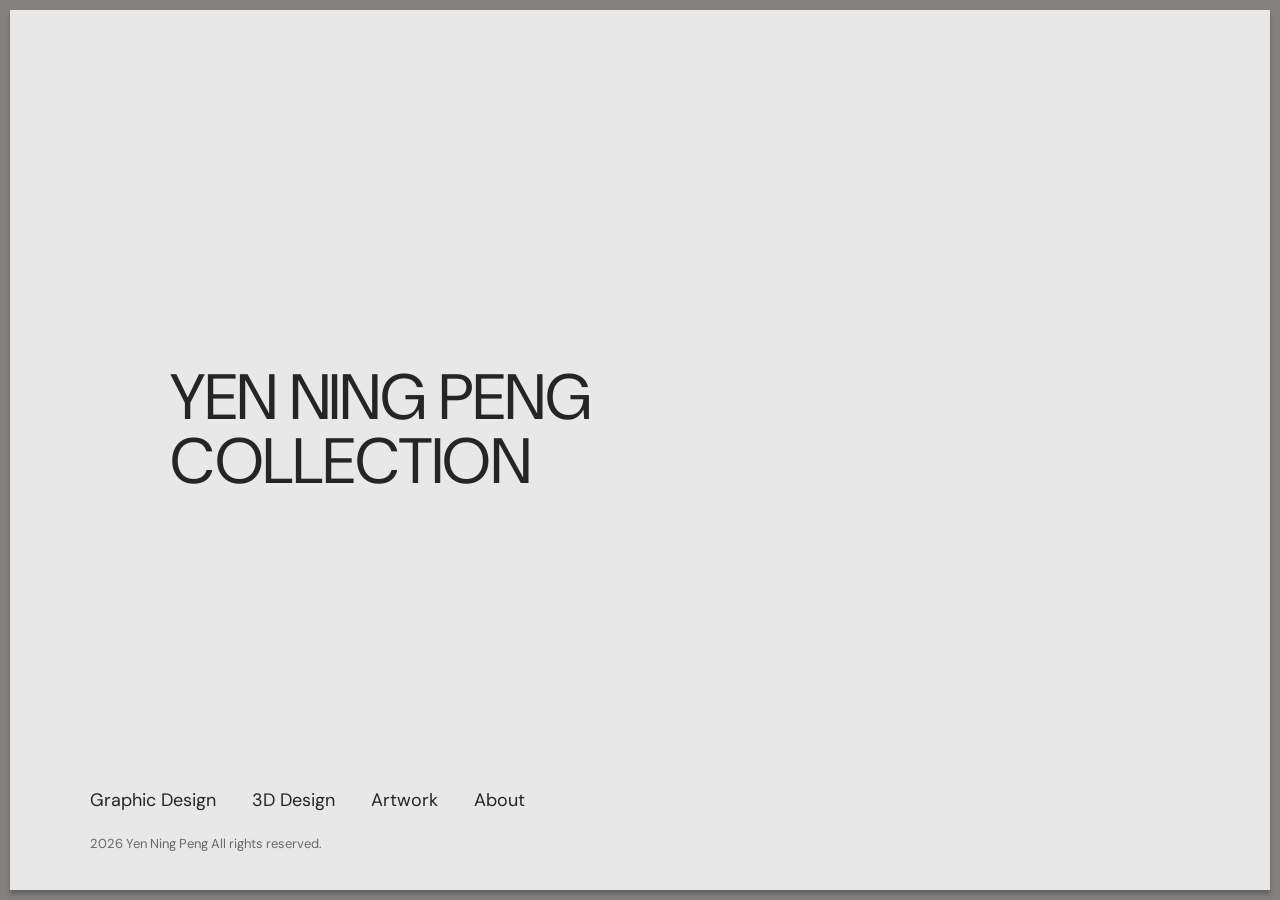
==== index.html @ 317a77ae "Add files via upload" ====
<!doctype html>
<html lang="zh-Hant">
<head>
  <meta charset="utf-8">
  <meta name="viewport" content="width=device-width, initial-scale=1">
  <title>Yen Ning Peng — Collection</title>
  <link rel="stylesheet" href="styles.css">
</head>
<body>
  <div id="root"></div>

  <script>
  /* ============================================================
     Yen Ning Peng — Portfolio
     Vanilla JS, hash-routed single page. No build step.
     Asset paths follow ASSETS.md exactly (nested folders).
     ============================================================ */

  // ---- Asset references (edit these to point at your real images) ----
  // Hero stack uses the four Hero Images in order.
  const HERO = [
    "assets/Hero Images/Heroimages01.jpg",
    "assets/Hero Images/Heroimages02.jpg",
    "assets/Hero Images/Heroimages03.jpg",
    "assets/Hero Images/Heroimages04.jpg",
  ];

  // ---- Page data (prototype placeholder content) ----
  const PAGES = {
    graphic: {
      title: "Graphic Design",
      cards: [
        { title: "LOGO & NAMECARD", body: "滾滾長江東逝水，浪花淘盡英雄。", image: "assets/Graphic/Digital Painting/DigitalPainting01.png" },
        { title: "POSTER",          body: "是非成敗轉頭空。",                 image: "assets/Graphic/Poster/Poster01.png" },
        { title: "BANNER",          body: "青山依舊在，幾度夕陽紅。",         image: "assets/Graphic/Marker Pen Painting/MarkerPen01.png" },
        { title: "SHOP POST",       body: "滾滾長江東逝水。",                 image: "assets/Graphic/UI Design/UI01.png" },
      ],
    },
    "3d": {
      title: "3D Design",
      cards: [
        { title: "Rendering",         body: "滾滾長江東逝水，浪花淘盡英雄。", image: "assets/3D Design/Speedform/Speedform01.png" },
        { title: "Bionics Chair",     body: "是非成敗轉頭空。",                 image: "assets/3D Design/Bio-function Chair/Bio-function Chair01.png" },
        { title: "Cafe Racer Bike",   body: "青山依舊在，幾度夕陽紅。",         image: "assets/3D Design/Steampunk Cafe Racer/Steampunk Cafe Racer01.jpg" },
        { title: "Feng-Shui Lantern", body: "滾滾長江東逝水。",                 image: "assets/3D Design/FengShui Lamp/FengShui_Lamp01.png" },
      ],
    },
    // Artwork shows the source's empty state. To turn it into a grid,
    // replace `empty: true` with a `cards: [...]` array like the others.
    artwork: {
      title: "Artwork",
      empty: true,
    },
    about: {
      title: "About",
      about: true,
    },
  };

  const NAV = [
    { id: "graphic", label: "Graphic Design" },
    { id: "3d",      label: "3D Design" },
    { id: "artwork", label: "Artwork" },
    { id: "about",   label: "About" },
  ];

  const FOOTER = "2026 Yen Ning Peng All rights reserved.";

  // ---- Tiny DOM helper ----
  function el(tag, attrs, children) {
    const node = document.createElement(tag);
    if (attrs) for (const k in attrs) {
      if (k === "style") node.setAttribute("style", attrs[k]);
      else if (k === "class") node.className = attrs[k];
      else if (k.startsWith("on") && typeof attrs[k] === "function") node.addEventListener(k.slice(2).toLowerCase(), attrs[k]);
      else if (attrs[k] != null) node.setAttribute(k, attrs[k]);
    }
    (children || []).forEach(c => {
      if (c == null) return;
      node.appendChild(typeof c === "string" ? document.createTextNode(c) : c);
    });
    return node;
  }

  function bgImage(path) {
    // encodeURI handles spaces in nested folder/file names from ASSETS.md
    return path ? `background-image:url("${encodeURI(path)}")` : "";
  }

  // ---- Components ----
  function Card(card, onOpen) {
    return el("div", { class: "ynp-card", role: "button", tabindex: "0",
      onClick: () => onOpen(card),
      onKeydown: (e) => { if (e.key === "Enter" || e.key === " ") { e.preventDefault(); onOpen(card); } },
    }, [
      el("div", { class: "ynp-card__media" }, [
        el("div", { class: "ynp-card__image", style: bgImage(card.image) }),
      ]),
      el("div", { class: "ynp-card__body" }, [
        el("div", { class: "ynp-card__title" }, [card.title || "標題"]),
        el("div", { class: "ynp-card__desc" }, [card.body || "滾滾長江東逝水，浪花淘盡英雄。是非成敗轉頭空，青山依舊在，幾度夕陽紅。"]),
      ]),
    ]);
  }

  function Home() {
    return el("div", { class: "ynp-home" }, [
      el("div", { class: "ynp-home__hero" }, [
        (() => { const h = el("h1", { class: "ynp-home__title" }); h.innerHTML = "YEN NING PENG<br>COLLECTION"; return h; })(),
      ]),
      el("div", { class: "ynp-home__stack" }, HERO.map(src =>
        el("div", { class: "ynp-home__stack-img", style: bgImage(src) })
      )),
    ]);
  }

  function ListPage(page, onOpen) {
    return el("div", { class: "ynp-list" }, [
      el("h2", { class: "ynp-list__title" }, [page.title]),
      el("div", { class: "ynp-list__grid" }, page.cards.map(c => Card(c, onOpen))),
    ]);
  }

  function EmptyPage() {
    const t = el("div", { class: "ynp-empty__title" });
    t.innerHTML = "Sorry :(<br>There is something went wrong.";
    return el("div", { class: "ynp-empty" }, [t]);
  }

  function AboutPage() {
    return el("div", { class: "ynp-list" }, [
      el("h2", { class: "ynp-list__title" }, ["About"]),
      el("p", { class: "ynp-about__lede" }, [
        "Yen Ning Peng — designer working across graphic design, 3D, and artwork. Based in Taipei. Most projects are quiet object studies and editorial systems.",
      ]),
      el("p", { class: "ynp-about__lede", style: "margin-top:18px;opacity:0.7" }, [
        "Contact — yen.ning.peng@example.com",
      ]),
    ]);
  }

  function DetailOverlay(card, onClose) {
    const overlay = el("div", { class: "ynp-detail", onClick: onClose }, [
      el("div", { class: "ynp-detail__inner", onClick: (e) => e.stopPropagation() }, [
        el("div", { class: "ynp-detail__image", style: bgImage(card.image) }),
        el("div", { class: "ynp-detail__body" }, [
          el("div", { class: "ynp-detail__title" }, [card.title]),
          el("div", { class: "ynp-detail__desc" }, [card.body]),
          el("button", { class: "ynp-detail__close", onClick: onClose }, ["Close"]),
        ]),
      ]),
    ]);
    return overlay;
  }

  function Bar(activeId) {
    return el("nav", { class: "ynp-bar" }, NAV.map(it =>
      el("button", {
        class: "ynp-bar__item" + (activeId === it.id ? " is-active" : ""),
        onClick: () => { location.hash = (it.id === activeId ? "" : "#/" + it.id); },
      }, [it.label])
    ));
  }

  // ---- Router / render ----
  const root = document.getElementById("root");

  function currentRoute() {
    const h = location.hash.replace(/^#\/?/, "");
    return PAGES[h] ? h : "home";
  }

  function openDetail(card) {
    const ov = DetailOverlay(card, closeDetail);
    ov.id = "ynp-overlay";
    document.body.appendChild(ov);
    document.addEventListener("keydown", escClose);
  }
  function closeDetail() {
    const ov = document.getElementById("ynp-overlay");
    if (ov) ov.remove();
    document.removeEventListener("keydown", escClose);
  }
  function escClose(e) { if (e.key === "Escape") closeDetail(); }

  function render() {
    closeDetail();
    const route = currentRoute();
    let content;
    if (route === "home") content = Home();
    else {
      const page = PAGES[route];
      if (page.about) content = AboutPage();
      else if (page.empty) content = EmptyPage();
      else content = ListPage(page, openDetail);
    }

    const sheet = el("div", { class: "ynp-stage" }, [
      el("div", { class: "ynp-sheet" }, [
        el("div", { class: "ynp-sheet__content" }, [content]),
        el("div", { class: "ynp-sheet__footnote" }, [FOOTER]),
        el("div", { class: "ynp-sheet__bar" }, [Bar(route === "home" ? null : route)]),
      ]),
    ]);

    root.replaceChildren(sheet);
    window.scrollTo(0, 0);
  }

  window.addEventListener("hashchange", render);
  render();
  </script>
</body>
</html>
---- styles.css ----
/* Portfolio site styles — adapted from the design handoff ui_kit */
@import url("colors_and_type.css");

* { box-sizing: border-box; }

body { margin: 0; background: var(--warm-stone); font-family: var(--font-sans); color: var(--ink-900); }

/* ---------- Stage / paper sheet ---------- */
.ynp-stage {
  width: 100%;
  min-height: 100vh;
  background: var(--warm-stone);
  padding: 10px;
}
.ynp-sheet {
  position: relative;
  width: 100%;
  min-height: calc(100vh - 20px);
  background: var(--paper);
  box-shadow: 0 4px 4px rgba(0,0,0,0.25);
  padding: 70px 80px 110px;
}
.ynp-sheet__content { min-height: 700px; animation: ynp-fade 160ms ease; }
.ynp-sheet__footnote {
  position: absolute;
  left: 80px;
  bottom: 40px;
  font-size: 13px;
  color: var(--ink-900);
  opacity: 0.65;
}
.ynp-sheet__bar {
  position: absolute;
  left: 80px;
  bottom: 70px;
}

@keyframes ynp-fade { from { opacity: 0; } to { opacity: 1; } }

/* ---------- Bar ---------- */
.ynp-bar { display: flex; gap: 36px; }
.ynp-bar__item {
  background: transparent;
  border: 0;
  padding: 8px 0;
  font-family: var(--font-sans);
  font-size: 18px;
  color: var(--ink-900);
  cursor: pointer;
  transition: opacity 160ms ease;
}
.ynp-bar__item:hover { opacity: 0.55; }
.ynp-bar__item.is-active { font-weight: 700; }

/* ---------- Card ---------- */
.ynp-card {
  width: 280px;
  height: 320px;
  border-radius: 10px;
  background: var(--white);
  box-shadow: 0 4px 4px rgba(0,0,0,0.25);
  overflow: hidden;
  display: flex;
  flex-direction: column;
  transition: opacity 160ms ease, box-shadow 160ms ease, transform 160ms ease;
  cursor: pointer;
}
.ynp-card:hover { transform: translateY(-2px); }
.ynp-card.is-muted { opacity: 0.7; box-shadow: 0 4px 4px rgba(0,0,0,0); }

.ynp-card__media { padding: 8px; height: 179px; }
.ynp-card__image {
  width: 100%; height: 100%;
  border-radius: 5px;
  background: center/cover no-repeat var(--paper);
}
.ynp-card__body { padding: 0 8px; flex: 1; display: flex; flex-direction: column; gap: 0; justify-content: center; }
.ynp-card__title {
  font-weight: 700;
  font-size: 20px;
  padding: 10px 5px;
  line-height: 1;
}
.ynp-card__desc {
  font-weight: 300;
  font-size: 14px;
  line-height: 1.45;
  padding: 0 2px 12px;
  color: var(--ink-900);
}

/* ---------- Pages ---------- */
.ynp-list__title {
  font-family: var(--font-sans);
  font-weight: 400;
  font-size: 48px;
  line-height: 1;
  margin: 0 0 60px;
  color: var(--ink-900);
}
.ynp-list__grid {
  display: grid;
  grid-template-columns: repeat(auto-fill, 280px);
  gap: 30px 40px;
}

/* Homepage hero with right-side image stack */
.ynp-home {
  display: grid;
  grid-template-columns: 1fr 1fr;
  gap: 60px;
  min-height: 700px;
  align-items: center;
}
.ynp-home__hero { padding-left: 80px; }
.ynp-home__title {
  font-family: var(--font-sans);
  font-weight: 400;
  font-size: 64px;
  line-height: 1;
  margin: 0;
  color: var(--ink-900);
  letter-spacing: -0.005em;
}
.ynp-home__stack { display: flex; flex-direction: column; gap: 12px; height: 700px; overflow: hidden; }
.ynp-home__stack-img {
  flex: 1;
  background: center/cover no-repeat var(--paper);
  border-radius: 0;
}

/* Empty state */
.ynp-empty { display: flex; align-items: center; min-height: 600px; padding-left: 40px; }
.ynp-empty__title {
  font-size: 48px;
  line-height: 1.1;
  font-weight: 400;
}

/* About */
.ynp-about__lede {
  max-width: 520px;
  font-weight: 300;
  font-size: 18px;
  line-height: 1.6;
}

/* Detail overlay */
.ynp-detail {
  position: fixed;
  inset: 0;
  background: rgba(37,37,37,0.6);
  display: flex;
  align-items: center;
  justify-content: center;
  z-index: 100;
  padding: 40px;
  animation: ynp-fade 160ms ease;
}
.ynp-detail__inner {
  width: 1116px;
  max-width: 100%;
  height: 600px;
  background: var(--white);
  border-radius: 10px;
  display: grid;
  grid-template-columns: 1fr 1fr;
  overflow: hidden;
  box-shadow: 0 12px 40px rgba(0,0,0,0.3);
}
.ynp-detail__image { background: center/cover no-repeat var(--paper); }
.ynp-detail__body { padding: 60px; display: flex; flex-direction: column; justify-content: center; gap: 18px; }
.ynp-detail__title { font-weight: 700; font-size: 32px; }
.ynp-detail__desc { font-weight: 300; font-size: 16px; line-height: 1.6; }
.ynp-detail__close {
  align-self: flex-start;
  margin-top: 30px;
  background: var(--ink-900);
  color: var(--white);
  border: 0;
  border-radius: 4px;
  padding: 14px 24px;
  font-family: "Inria Sans", var(--font-sans);
  font-size: 15px;
  cursor: pointer;
}
.ynp-detail__close:hover { opacity: 0.85; }
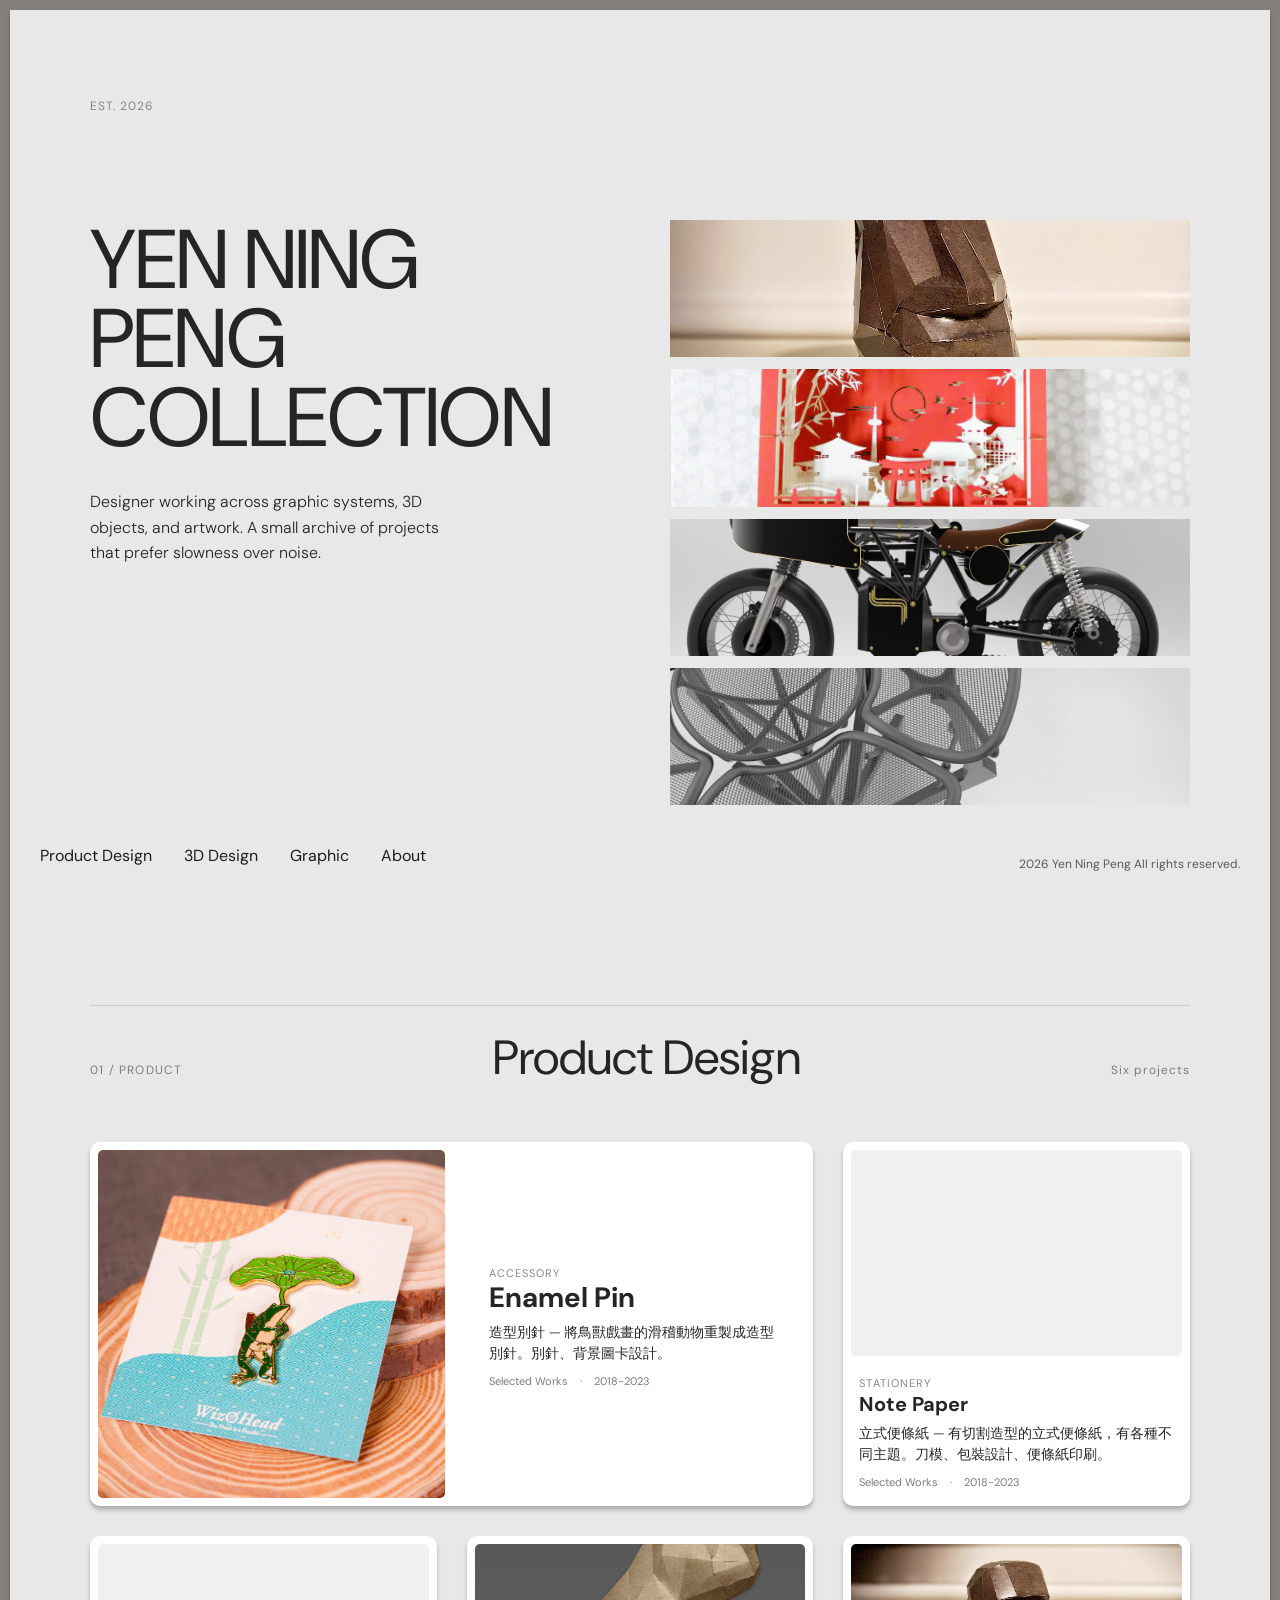
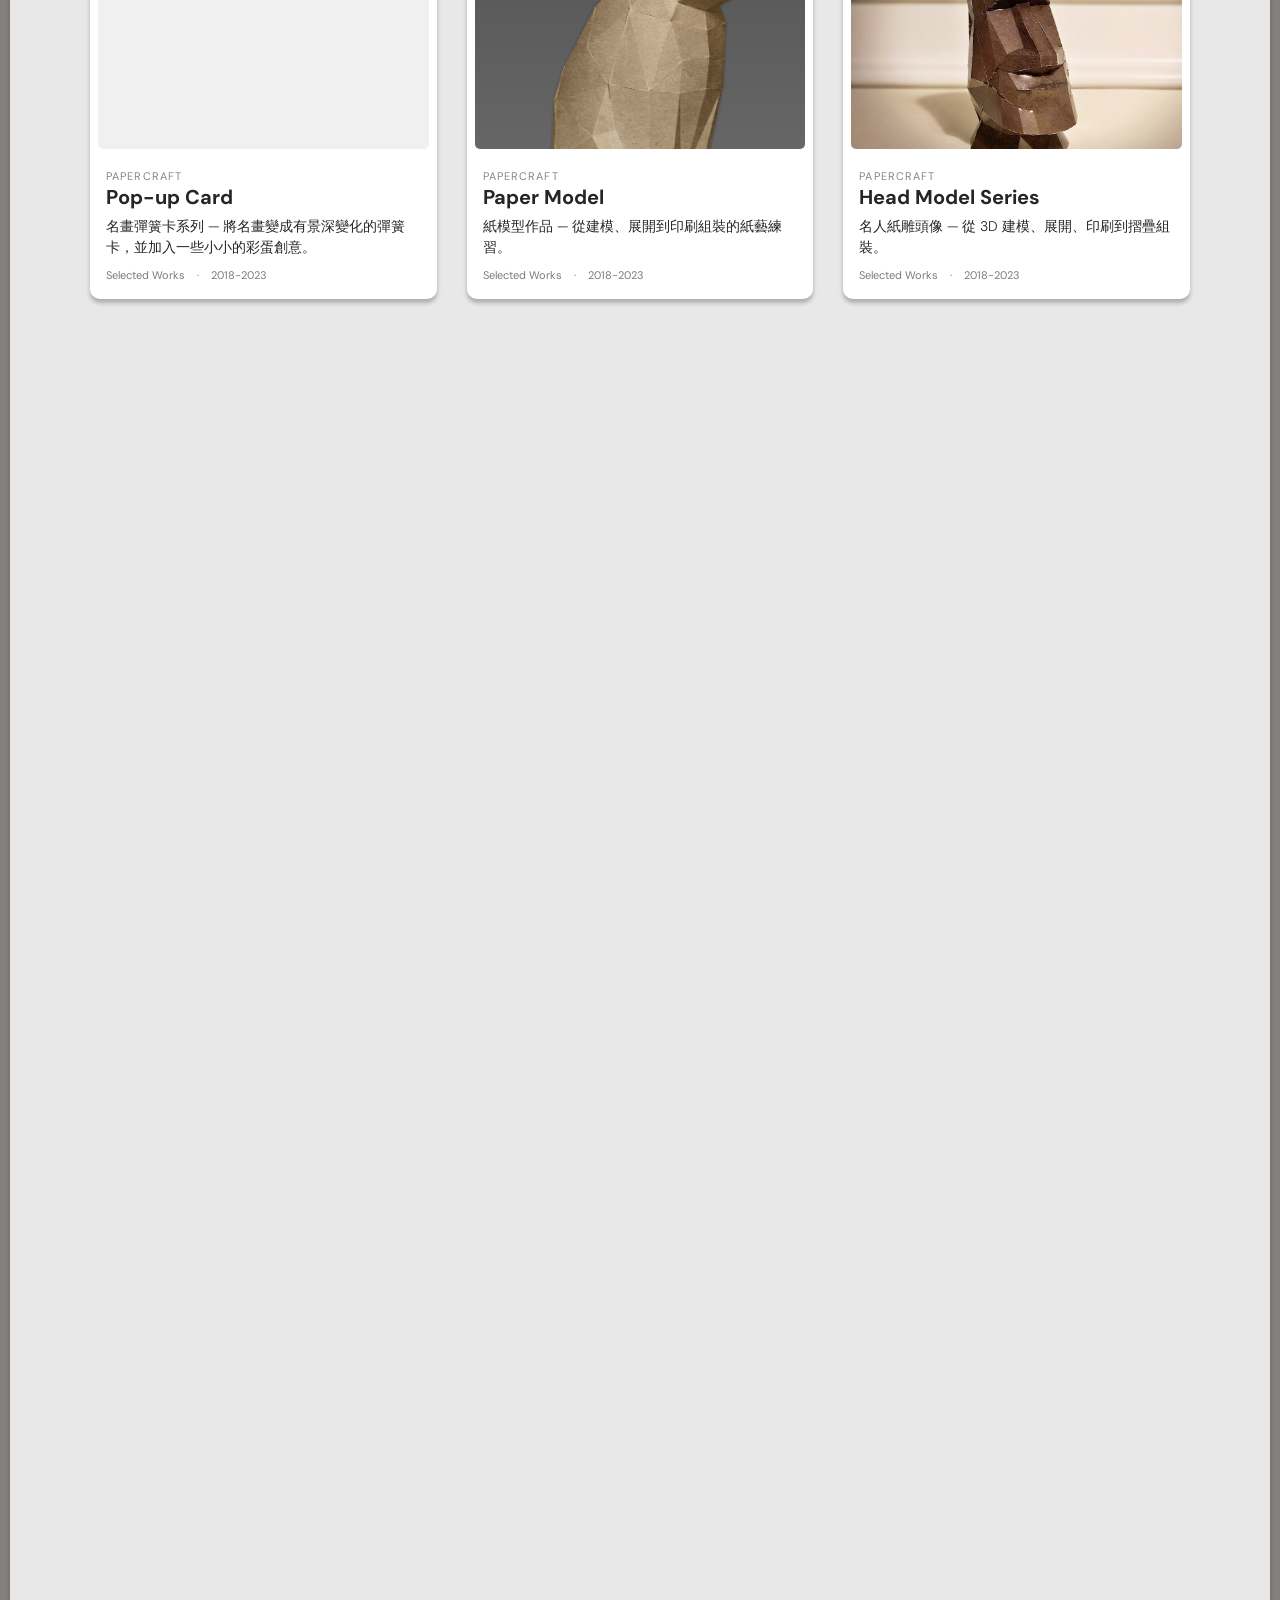
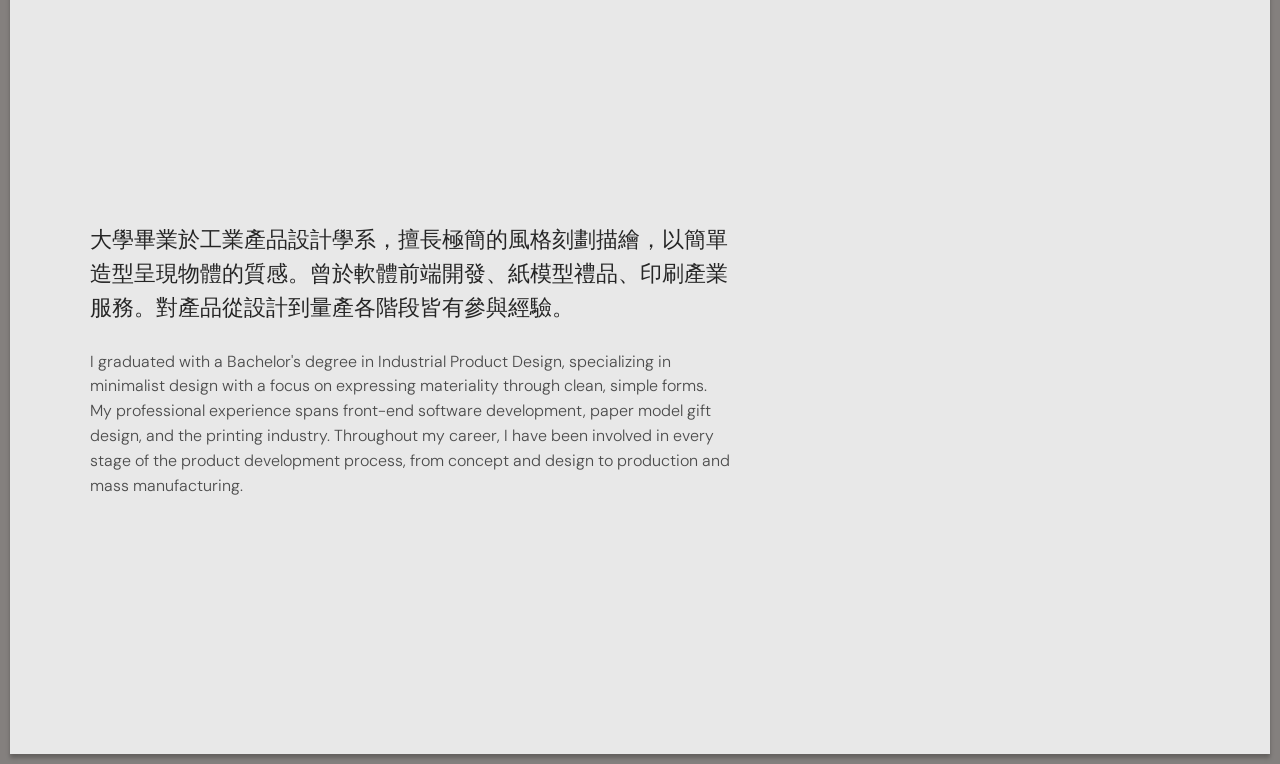
==== commit 443f9469: "Add files via upload" ====
--- a/index.html
+++ b/index.html
@@ -1,214 +1,923 @@
 <!doctype html>
+<!-- @dsCard group="Brand" name="Portfolio site" subtitle="Personal portfolio — single-page, paper sheet, 5 sections" -->
 <html lang="zh-Hant">
 <head>
   <meta charset="utf-8">
   <meta name="viewport" content="width=device-width, initial-scale=1">
   <title>Yen Ning Peng — Collection</title>
-  <link rel="stylesheet" href="styles.css">
+  <link rel="stylesheet" href="colors_and_type.css">
+  <style>
+    * { box-sizing: border-box; }
+    html, body { margin: 0; padding: 0; }
+    body {
+      background: var(--warm-stone);
+      color: var(--ink-900);
+      font-family: var(--font-sans);
+      overflow-x: hidden;
+    }
+
+    /* ========= Page-as-paper-sheet ========= */
+    .stage {
+      min-height: 100vh;
+      padding: 10px;
+      background: var(--warm-stone);
+    }
+    .sheet {
+      background: var(--paper);
+      box-shadow: 0 4px 4px rgba(0,0,0,0.25);
+      min-height: calc(100vh - 20px);
+      position: relative;
+      overflow: hidden;
+    }
+
+    /* ========= Top right meta ========= */
+    .meta {
+      position: fixed;
+      top: 30px;
+      right: 40px;
+      display: flex;
+      gap: 28px;
+      font-size: 13px;
+      font-family: var(--font-button);
+      z-index: 30;
+      mix-blend-mode: difference;
+      color: #cccccc;
+    }
+    .meta a { color: inherit; text-decoration: none; opacity: 0.7; transition: opacity 160ms ease; }
+    .meta a:hover { opacity: 1; }
+
+    /* ========= Bar (fixed nav) ========= */
+    .bar {
+      position: fixed;
+      left: 40px;
+      bottom: 30px;
+      display: flex;
+      gap: 32px;
+      z-index: 30;
+      mix-blend-mode: difference;
+    }
+    .bar a {
+      color: #cccccc;
+      text-decoration: none;
+      font-size: 16px;
+      padding: 6px 0;
+      transition: opacity 160ms ease;
+      cursor: pointer;
+    }
+    .bar a:hover { opacity: 0.6; }
+    .bar a.is-active { font-weight: 700; }
+
+    /* ========= Footer ========= */
+    .footer {
+      position: fixed;
+      right: 40px;
+      bottom: 30px;
+      font-size: 12px;
+      font-family: var(--font-button);
+      z-index: 30;
+      mix-blend-mode: difference;
+      color: #cccccc;
+      opacity: 0.7;
+    }
+
+    /* ========= Sections ========= */
+    section {
+      min-height: 100vh;
+      padding: 90px 80px 110px;
+      position: relative;
+      scroll-margin-top: 0;
+    }
+
+    /* ====== Hero ====== */
+    .hero {
+      display: grid;
+      grid-template-columns: 1fr 1fr;
+      gap: 60px;
+      align-items: stretch;
+      padding-top: 120px;
+    }
+    .hero__title {
+      font-family: var(--font-sans);
+      font-weight: 400;
+      font-size: clamp(48px, 6.5vw, 96px);
+      line-height: 0.95;
+      letter-spacing: -0.01em;
+      margin: 0;
+      align-self: center;
+    }
+    .hero__subline {
+      margin-top: 32px;
+      font-weight: 300;
+      font-size: 16px;
+      line-height: 1.6;
+      max-width: 380px;
+      color: var(--ink-900);
+    }
+    .hero__stack {
+      display: flex;
+      flex-direction: column;
+      gap: 12px;
+      height: calc(100vh - 240px);
+      max-height: 820px;
+      overflow: hidden;
+    }
+    .hero__stack-img {
+      flex: 1;
+      background-repeat: no-repeat;
+      background-position: center var(--hero-bg-y, 50%);
+      background-size: var(--hero-bg-size, cover);
+      transition: flex-grow 600ms cubic-bezier(.2,.8,.2,1);
+      cursor: pointer;
+    }
+    .hero__stack-img:hover { flex-grow: var(--hero-hover-grow, 2.5); }
+
+    .hero__index {
+      position: absolute;
+      left: 80px;
+      top: 90px;
+      font-family: var(--font-button);
+      font-size: 12px;
+      letter-spacing: 0.08em;
+      color: var(--ink-900);
+      opacity: 0.5;
+    }
+
+    /* ====== Section title ====== */
+    .section-head {
+      display: flex;
+      align-items: baseline;
+      justify-content: space-between;
+      margin-bottom: 60px;
+      border-top: 1px solid rgba(37,37,37,0.15);
+      padding-top: 28px;
+    }
+    .section-head__num {
+      font-family: var(--font-button);
+      font-size: 12px;
+      letter-spacing: 0.1em;
+      opacity: 0.55;
+    }
+    .section-head__title {
+      font-weight: 400;
+      font-size: 48px;
+      line-height: 1;
+      margin: 0;
+    }
+    .section-head__count {
+      font-family: var(--font-button);
+      font-size: 12px;
+      letter-spacing: 0.08em;
+      opacity: 0.55;
+    }
+
+    /* ====== Grid ====== */
+    .grid {
+      display: grid;
+      grid-template-columns: repeat(auto-fill, minmax(280px, 1fr));
+      gap: 30px 30px;
+    }
+
+    .card {
+      width: 100%;
+      border-radius: 10px;
+      background: var(--white);
+      box-shadow: 0 4px 4px rgba(0,0,0,0.25);
+      overflow: hidden;
+      display: flex;
+      flex-direction: column;
+      transition: transform 200ms cubic-bezier(.2,.8,.2,1), box-shadow 200ms ease;
+      cursor: pointer;
+    }
+    .card:hover {
+      transform: translateY(-4px);
+      box-shadow: 0 10px 24px rgba(0,0,0,0.18);
+    }
+    .card__media { padding: 8px; aspect-ratio: 280/179; }
+    .card__image {
+      width: 100%; height: 100%;
+      border-radius: 5px;
+      background: center/cover no-repeat var(--paper-2, #f0f0f0);
+    }
+    .card__body { padding: 6px 16px 18px; display: flex; flex-direction: column; }
+    .card__kicker {
+      font-family: var(--font-button);
+      font-size: 11px;
+      letter-spacing: 0.1em;
+      opacity: 0.55;
+      margin-top: 8px;
+    }
+    .card__title {
+      font-weight: 700;
+      font-size: 20px;
+      line-height: 1.1;
+      margin-top: 4px;
+    }
+    .card__desc {
+      font-weight: 300;
+      font-size: 14px;
+      line-height: 1.5;
+      margin-top: 8px;
+    }
+    .card__meta {
+      display: flex; gap: 12px;
+      margin-top: 12px;
+      font-family: var(--font-button);
+      font-size: 11px;
+      opacity: 0.6;
+    }
+
+    /* feature card — wide */
+    .card.is-feature { grid-column: span 2; flex-direction: row; }
+    .card.is-feature .card__media { aspect-ratio: auto; flex: 1.2; padding: 8px; }
+    .card.is-feature .card__body { flex: 1; padding: 32px 36px; justify-content: center; }
+    .card.is-feature .card__title { font-size: 28px; }
+
+    /* ====== About ====== */
+    .about {
+      display: grid;
+      grid-template-columns: 1fr;
+      gap: 80px;
+      padding-top: 120px;
+    }
+    .about__lede {
+      font-weight: 300;
+      font-size: 22px;
+      line-height: 1.55;
+      max-width: 640px;
+    }
+    .about__lede strong { font-weight: 700; }
+
+    .about__facts {
+      display: flex;
+      flex-direction: column;
+      gap: 24px;
+    }
+    .fact {
+      display: grid;
+      grid-template-columns: 110px 1fr;
+      gap: 20px;
+      padding-top: 18px;
+      border-top: 1px solid rgba(37,37,37,0.15);
+      font-size: 14px;
+    }
+    .fact__key {
+      font-family: var(--font-button);
+      font-size: 11px;
+      letter-spacing: 0.1em;
+      opacity: 0.55;
+      padding-top: 3px;
+    }
+    .fact__val { line-height: 1.5; font-weight: 300; }
+    .fact__val a { color: inherit; }
+
+    /* ====== Detail overlay ====== */
+    .detail {
+      position: fixed;
+      inset: 0;
+      background: rgba(37,37,37,0.78);
+      backdrop-filter: blur(6px);
+      -webkit-backdrop-filter: blur(6px);
+      z-index: 200;
+      display: none;
+      align-items: center;
+      justify-content: center;
+      padding: 40px;
+      animation: fade 200ms ease both;
+    }
+    .detail.is-open { display: flex; }
+    @keyframes fade { from { opacity: 0; } to { opacity: 1; } }
+    .detail__inner {
+      width: 1100px;
+      max-width: 100%;
+      max-height: 88vh;
+      background: var(--white);
+      border-radius: 10px;
+      overflow: hidden;
+      display: grid;
+      grid-template-columns: 1fr 0.85fr;
+      box-shadow: 0 30px 80px rgba(0,0,0,0.4);
+    }
+    .detail__image {
+      background: center/cover no-repeat var(--paper);
+      min-height: 540px;
+    }
+
+    /* ====== Carousel inside detail ====== */
+    .carousel {
+      position: relative;
+      min-height: 540px;
+      background: var(--paper);
+      overflow: hidden;
+    }
+    .carousel__track {
+      position: absolute; inset: 0;
+      will-change: transform;
+    }
+    /* Slide mode (default) */
+    .carousel--slide .carousel__track {
+      display: flex;
+      transition: transform 500ms cubic-bezier(.2,.8,.2,1);
+    }
+    .carousel--slide .carousel__slide {
+      flex: 0 0 100%;
+      background: center/cover no-repeat;
+    }
+    /* Fade mode */
+    .carousel--fade .carousel__track { display: block; }
+    .carousel--fade .carousel__slide {
+      position: absolute; inset: 0;
+      background: center/cover no-repeat;
+      opacity: 0;
+      transition: opacity 500ms ease;
+    }
+    .carousel--fade .carousel__slide.is-current { opacity: 1; }
+    /* Zoom mode (Ken Burns) */
+    .carousel--zoom .carousel__track { display: block; }
+    .carousel--zoom .carousel__slide {
+      position: absolute; inset: 0;
+      background: center/cover no-repeat;
+      opacity: 0;
+      transform: scale(1.08);
+      transition: opacity 600ms ease, transform 1200ms cubic-bezier(.2,.8,.2,1);
+    }
+    .carousel--zoom .carousel__slide.is-current {
+      opacity: 1;
+      transform: scale(1);
+    }
+    /* Default fallback */
+    .carousel__slide {
+      background: center/cover no-repeat;
+    }
+    .carousel__btn {
+      position: absolute;
+      top: 50%;
+      transform: translateY(-50%);
+      width: 40px; height: 40px;
+      border-radius: 999px;
+      background: rgba(255,255,255,0.85);
+      backdrop-filter: blur(6px);
+      -webkit-backdrop-filter: blur(6px);
+      border: 0;
+      cursor: pointer;
+      display: flex; align-items: center; justify-content: center;
+      font-family: "Inria Sans", var(--font-sans);
+      color: var(--ink-900);
+      font-size: 18px;
+      transition: opacity 160ms ease, transform 160ms ease;
+      z-index: 2;
+      box-shadow: 0 2px 8px rgba(0,0,0,0.15);
+    }
+    .carousel__btn:hover { transform: translateY(-50%) scale(1.06); }
+    .carousel__btn--prev { left: 14px; }
+    .carousel__btn--next { right: 14px; }
+    /* Square button variant */
+    .carousel--btn-square .carousel__btn {
+      border-radius: 0;
+      width: 44px; height: 44px;
+      background: var(--white);
+      box-shadow: 0 2px 8px rgba(0,0,0,0.12);
+    }
+    /* Minimal button variant */
+    .carousel--btn-minimal .carousel__btn {
+      background: transparent;
+      backdrop-filter: none;
+      box-shadow: none;
+      color: var(--white);
+      mix-blend-mode: difference;
+      font-size: 28px;
+    }
+    .carousel__dots {
+      position: absolute;
+      left: 0; right: 0; bottom: 16px;
+      display: flex;
+      justify-content: center;
+      gap: 8px;
+      z-index: 2;
+    }
+    .carousel__dot {
+      width: 6px; height: 6px;
+      border-radius: 999px;
+      background: rgba(255,255,255,0.55);
+      border: 0;
+      padding: 0;
+      cursor: pointer;
+      transition: width 200ms ease, background 200ms ease;
+    }
+    .carousel__dot.is-active {
+      width: 22px;
+      background: var(--white);
+    }
+    .carousel__counter {
+      position: absolute;
+      top: 14px; left: 14px;
+      font-family: "Inria Sans", var(--font-sans);
+      font-size: 11px;
+      letter-spacing: 0.1em;
+      color: var(--white);
+      background: rgba(37,37,37,0.55);
+      padding: 4px 10px;
+      border-radius: 999px;
+      z-index: 2;
+    }
+    .detail__body {
+      padding: 56px 56px 48px;
+      display: flex;
+      flex-direction: column;
+      gap: 16px;
+      overflow-y: auto;
+    }
+    .detail__kicker {
+      font-family: var(--font-button);
+      font-size: 11px;
+      letter-spacing: 0.1em;
+      opacity: 0.6;
+    }
+    .detail__title {
+      font-weight: 700;
+      font-size: 32px;
+      line-height: 1.1;
+      margin: 0;
+    }
+    .detail__desc {
+      font-weight: 300;
+      font-size: 15px;
+      line-height: 1.6;
+      margin-top: 4px;
+    }
+    .detail__facts {
+      margin-top: 18px;
+      display: grid;
+      grid-template-columns: auto 1fr;
+      gap: 6px 24px;
+      font-size: 13px;
+    }
+    .detail__facts dt {
+      font-family: var(--font-button);
+      font-size: 11px;
+      letter-spacing: 0.08em;
+      opacity: 0.55;
+      padding-top: 1px;
+    }
+    .detail__facts dd { margin: 0; font-weight: 300; }
+    .detail__close {
+      align-self: flex-start;
+      margin-top: auto;
+      background: var(--ink-900);
+      color: var(--white);
+      border: 0;
+      border-radius: 4px;
+      padding: 12px 22px;
+      font-family: "Inria Sans", var(--font-sans);
+      font-size: 14px;
+      cursor: pointer;
+      transition: opacity 160ms ease;
+    }
+    .detail__close:hover { opacity: 0.85; }
+
+    /* ====== Reveal on scroll ====== */
+    .reveal { opacity: 0; transform: translateY(16px); transition: opacity 700ms ease, transform 700ms cubic-bezier(.2,.8,.2,1); }
+    .reveal.is-in { opacity: 1; transform: none; }
+
+    /* ====== Empty state for Artwork ====== */
+    .empty {
+      padding: 120px 0;
+      text-align: left;
+    }
+    .empty__title {
+      font-size: 48px;
+      line-height: 1.1;
+      font-weight: 400;
+      margin: 0;
+    }
+    .empty__sub {
+      margin-top: 24px;
+      font-weight: 300;
+      font-size: 16px;
+      line-height: 1.6;
+      max-width: 480px;
+      opacity: 0.7;
+    }
+
+    /* ====== Responsive ====== */
+    @media (max-width: 900px) {
+      section { padding: 80px 32px 120px; }
+      .hero { grid-template-columns: 1fr; }
+      .hero__stack { height: 70vh; }
+      .about { grid-template-columns: 1fr; gap: 40px; }
+      .card.is-feature { grid-column: span 1; flex-direction: column; }
+      .meta { right: 20px; top: 20px; gap: 16px; }
+      .bar { left: 20px; bottom: 16px; gap: 18px; }
+      .footer { right: 20px; bottom: 16px; font-size: 11px; }
+      .detail__inner { grid-template-columns: 1fr; }
+      .detail__image, .carousel { min-height: 280px; }
+    }
+  </style>
 </head>
 <body>
-  <div id="root"></div>
-
-  <script>
-  /* ============================================================
-     Yen Ning Peng — Portfolio
-     Vanilla JS, hash-routed single page. No build step.
-     Asset paths follow ASSETS.md exactly (nested folders).
-     ============================================================ */
-
-  // ---- Asset references (edit these to point at your real images) ----
-  // Hero stack uses the four Hero Images in order.
-  const HERO = [
-    "assets/Hero Images/Heroimages01.jpg",
-    "assets/Hero Images/Heroimages02.jpg",
-    "assets/Hero Images/Heroimages03.jpg",
-    "assets/Hero Images/Heroimages04.jpg",
-  ];
-
-  // ---- Page data (prototype placeholder content) ----
-  const PAGES = {
-    graphic: {
-      title: "Graphic Design",
-      cards: [
-        { title: "LOGO & NAMECARD", body: "滾滾長江東逝水，浪花淘盡英雄。", image: "assets/Graphic/Digital Painting/DigitalPainting01.png" },
-        { title: "POSTER",          body: "是非成敗轉頭空。",                 image: "assets/Graphic/Poster/Poster01.png" },
-        { title: "BANNER",          body: "青山依舊在，幾度夕陽紅。",         image: "assets/Graphic/Marker Pen Painting/MarkerPen01.png" },
-        { title: "SHOP POST",       body: "滾滾長江東逝水。",                 image: "assets/Graphic/UI Design/UI01.png" },
-      ],
-    },
-    "3d": {
-      title: "3D Design",
-      cards: [
-        { title: "Rendering",         body: "滾滾長江東逝水，浪花淘盡英雄。", image: "assets/3D Design/Speedform/Speedform01.png" },
-        { title: "Bionics Chair",     body: "是非成敗轉頭空。",                 image: "assets/3D Design/Bio-function Chair/Bio-function Chair01.png" },
-        { title: "Cafe Racer Bike",   body: "青山依舊在，幾度夕陽紅。",         image: "assets/3D Design/Steampunk Cafe Racer/Steampunk Cafe Racer01.jpg" },
-        { title: "Feng-Shui Lantern", body: "滾滾長江東逝水。",                 image: "assets/3D Design/FengShui Lamp/FengShui_Lamp01.png" },
-      ],
-    },
-    // Artwork shows the source's empty state. To turn it into a grid,
-    // replace `empty: true` with a `cards: [...]` array like the others.
-    artwork: {
-      title: "Artwork",
-      empty: true,
-    },
-    about: {
-      title: "About",
-      about: true,
-    },
+
+<!-- ====== Baked-in design settings (from Claude Design Tweaks defaults) ====== -->
+<script>
+  // Designer-tuned defaults, baked in so the live site matches the design intent.
+  // (The interactive Tweaks panel was design-time only and has been removed.)
+  window.__TWEAKS = {
+    transition: "zoom",
+    autoplay: false,
+    autoplaySpeed: 5.5,
+    counterMode: "dots",
+    btnStyle: "minimal",
+    openFirstOnLoad: false,
+    heroHeight: 65,
+    heroHoverGrow: 5,
+    heroFit: "cover",
+    heroZoom: 100,
+    heroY0: 54,
+    heroY1: 56,
+    heroY2: 50,
+    heroY3: 50
   };
 
-  const NAV = [
-    { id: "graphic", label: "Graphic Design" },
-    { id: "3d",      label: "3D Design" },
-    { id: "artwork", label: "Artwork" },
-    { id: "about",   label: "About" },
-  ];
-
-  const FOOTER = "2026 Yen Ning Peng All rights reserved.";
-
-  // ---- Tiny DOM helper ----
-  function el(tag, attrs, children) {
-    const node = document.createElement(tag);
-    if (attrs) for (const k in attrs) {
-      if (k === "style") node.setAttribute("style", attrs[k]);
-      else if (k === "class") node.className = attrs[k];
-      else if (k.startsWith("on") && typeof attrs[k] === "function") node.addEventListener(k.slice(2).toLowerCase(), attrs[k]);
-      else if (attrs[k] != null) node.setAttribute(k, attrs[k]);
-    }
-    (children || []).forEach(c => {
-      if (c == null) return;
-      node.appendChild(typeof c === "string" ? document.createTextNode(c) : c);
-    });
-    return node;
-  }
-
-  function bgImage(path) {
-    // encodeURI handles spaces in nested folder/file names from ASSETS.md
-    return path ? `background-image:url("${encodeURI(path)}")` : "";
-  }
-
-  // ---- Components ----
-  function Card(card, onOpen) {
-    return el("div", { class: "ynp-card", role: "button", tabindex: "0",
-      onClick: () => onOpen(card),
-      onKeydown: (e) => { if (e.key === "Enter" || e.key === " ") { e.preventDefault(); onOpen(card); } },
-    }, [
-      el("div", { class: "ynp-card__media" }, [
-        el("div", { class: "ynp-card__image", style: bgImage(card.image) }),
-      ]),
-      el("div", { class: "ynp-card__body" }, [
-        el("div", { class: "ynp-card__title" }, [card.title || "標題"]),
-        el("div", { class: "ynp-card__desc" }, [card.body || "滾滾長江東逝水，浪花淘盡英雄。是非成敗轉頭空，青山依舊在，幾度夕陽紅。"]),
-      ]),
-    ]);
-  }
-
-  function Home() {
-    return el("div", { class: "ynp-home" }, [
-      el("div", { class: "ynp-home__hero" }, [
-        (() => { const h = el("h1", { class: "ynp-home__title" }); h.innerHTML = "YEN NING PENG<br>COLLECTION"; return h; })(),
-      ]),
-      el("div", { class: "ynp-home__stack" }, HERO.map(src =>
-        el("div", { class: "ynp-home__stack-img", style: bgImage(src) })
-      )),
-    ]);
-  }
-
-  function ListPage(page, onOpen) {
-    return el("div", { class: "ynp-list" }, [
-      el("h2", { class: "ynp-list__title" }, [page.title]),
-      el("div", { class: "ynp-list__grid" }, page.cards.map(c => Card(c, onOpen))),
-    ]);
-  }
-
-  function EmptyPage() {
-    const t = el("div", { class: "ynp-empty__title" });
-    t.innerHTML = "Sorry :(<br>There is something went wrong.";
-    return el("div", { class: "ynp-empty" }, [t]);
-  }
-
-  function AboutPage() {
-    return el("div", { class: "ynp-list" }, [
-      el("h2", { class: "ynp-list__title" }, ["About"]),
-      el("p", { class: "ynp-about__lede" }, [
-        "Yen Ning Peng — designer working across graphic design, 3D, and artwork. Based in Taipei. Most projects are quiet object studies and editorial systems.",
-      ]),
-      el("p", { class: "ynp-about__lede", style: "margin-top:18px;opacity:0.7" }, [
-        "Contact — yen.ning.peng@example.com",
-      ]),
-    ]);
-  }
-
-  function DetailOverlay(card, onClose) {
-    const overlay = el("div", { class: "ynp-detail", onClick: onClose }, [
-      el("div", { class: "ynp-detail__inner", onClick: (e) => e.stopPropagation() }, [
-        el("div", { class: "ynp-detail__image", style: bgImage(card.image) }),
-        el("div", { class: "ynp-detail__body" }, [
-          el("div", { class: "ynp-detail__title" }, [card.title]),
-          el("div", { class: "ynp-detail__desc" }, [card.body]),
-          el("button", { class: "ynp-detail__close", onClick: onClose }, ["Close"]),
-        ]),
-      ]),
-    ]);
-    return overlay;
-  }
-
-  function Bar(activeId) {
-    return el("nav", { class: "ynp-bar" }, NAV.map(it =>
-      el("button", {
-        class: "ynp-bar__item" + (activeId === it.id ? " is-active" : ""),
-        onClick: () => { location.hash = (it.id === activeId ? "" : "#/" + it.id); },
-      }, [it.label])
-    ));
-  }
-
-  // ---- Router / render ----
-  const root = document.getElementById("root");
-
-  function currentRoute() {
-    const h = location.hash.replace(/^#\/?/, "");
-    return PAGES[h] ? h : "home";
-  }
-
-  function openDetail(card) {
-    const ov = DetailOverlay(card, closeDetail);
-    ov.id = "ynp-overlay";
-    document.body.appendChild(ov);
-    document.addEventListener("keydown", escClose);
-  }
+  // Apply hero tweaks to :root exactly as the design panel did.
+  (function applyHeroDefaults() {
+    var t = window.__TWEAKS;
+    var r = document.documentElement.style;
+    r.setProperty('--hero-h', t.heroHeight + 'vh');
+    r.setProperty('--hero-hover-grow', String(t.heroHoverGrow));
+    r.setProperty('--hero-bg-size', t.heroZoom === 100 ? t.heroFit : (t.heroZoom + '% auto'));
+    r.setProperty('--hero-y-0', t.heroY0 + '%');
+    r.setProperty('--hero-y-1', t.heroY1 + '%');
+    r.setProperty('--hero-y-2', t.heroY2 + '%');
+    r.setProperty('--hero-y-3', t.heroY3 + '%');
+  })();
+</script>
+
+
+<!-- Floating bar nav -->
+<nav class="bar" aria-label="Primary">
+  <a href="#graphic" data-link="graphic">Product Design</a>
+  <a href="#three-d" data-link="three-d">3D Design</a>
+  <a href="#artwork" data-link="artwork">Graphic</a>
+  <a href="#about" data-link="about">About</a>
+</nav>
+
+<div class="footer">2026 Yen Ning Peng All rights reserved.</div>
+
+<div class="stage">
+  <div class="sheet">
+
+    <!-- ========== HERO ========== -->
+    <section id="top" data-screen-label="01 Hero">
+      <div class="hero__index">EST. 2026</div>
+      <div class="hero">
+        <div>
+          <h1 class="hero__title">YEN NING<br>PENG<br>COLLECTION</h1>
+          <p class="hero__subline">Designer working across graphic systems, 3D objects, and artwork. A small archive of projects that prefer slowness over noise.</p>
+        </div>
+        <div class="hero__stack" aria-hidden="true" style="height: var(--hero-h, auto)">
+          <div class="hero__stack-img" data-hero="0" style="background-image: url(assets/Hero%20Images/Heroimages01.jpg); --hero-bg-y: var(--hero-y-0, 50%);"></div>
+          <div class="hero__stack-img" data-hero="1" style="background-image: url(assets/Hero%20Images/Heroimages02.jpg); --hero-bg-y: var(--hero-y-1, 50%);"></div>
+          <div class="hero__stack-img" data-hero="2" style="background-image: url(assets/Hero%20Images/Heroimages03.jpg); --hero-bg-y: var(--hero-y-2, 50%);"></div>
+          <div class="hero__stack-img" data-hero="3" style="background-image: url(assets/Hero%20Images/Heroimages04.jpg); --hero-bg-y: var(--hero-y-3, 50%);"></div>
+        </div>
+      </div>
+    </section>
+
+    <!-- ========== PRODUCT DESIGN ========== -->
+    <section id="graphic" data-screen-label="02 Product Design">
+      <div class="section-head">
+        <span class="section-head__num">01 / PRODUCT</span>
+        <h2 class="section-head__title">Product Design</h2>
+        <span class="section-head__count">Six projects</span>
+      </div>
+      <div class="grid" id="grid-graphic"></div>
+    </section>
+
+    <!-- ========== 3D DESIGN ========== -->
+    <section id="three-d" data-screen-label="03 3D Design">
+      <div class="section-head">
+        <span class="section-head__num">02 / 3D</span>
+        <h2 class="section-head__title">3D Design</h2>
+        <span class="section-head__count">Five objects</span>
+      </div>
+      <div class="grid" id="grid-3d"></div>
+    </section>
+
+    <!-- ========== GRAPHIC ========== -->
+    <section id="artwork" data-screen-label="04 Graphic">
+      <div class="section-head">
+        <span class="section-head__num">03 / GRAPHIC</span>
+        <h2 class="section-head__title">Graphic</h2>
+        <span class="section-head__count">Four works</span>
+      </div>
+      <div class="grid" id="grid-artwork"></div>
+    </section>
+
+    <!-- ========== ABOUT ========== -->
+    <section id="about" data-screen-label="05 About">
+      <div class="section-head">
+        <span class="section-head__num">04 / ABOUT</span>
+        <h2 class="section-head__title">About</h2>
+        <span class="section-head__count">— · —</span>
+      </div>
+      <div class="about">
+        <div>
+          <p class="about__lede">
+            大學畢業於工業產品設計學系，擅長極簡的風格刻劃描繪，以簡單造型呈現物體的質感。曾於軟體前端開發、紙模型禮品、印刷產業服務。對產品從設計到量產各階段皆有參與經驗。
+          </p>
+          <p class="about__lede" style="margin-top: 24px; font-size: 16px; opacity: 0.8;">
+            I graduated with a Bachelor's degree in Industrial Product Design,
+            specializing in minimalist design with a focus on expressing
+            materiality through clean, simple forms. My professional experience
+            spans front-end software development, paper model gift design, and
+            the printing industry. Throughout my career, I have been involved in
+            every stage of the product development process, from concept and
+            design to production and mass manufacturing.
+          </p>
+        </div>
+      </div>
+    </section>
+
+  </div>
+</div>
+
+<!-- ========== Detail overlay ========== -->
+<div class="detail" id="detail" role="dialog" aria-modal="true">
+  <div class="detail__inner">
+    <div class="carousel carousel--slide carousel--btn-pill" id="detail-carousel">
+      <div class="carousel__counter" id="carousel-counter">1 / 1</div>
+      <div class="carousel__track" id="carousel-track"></div>
+      <button class="carousel__btn carousel__btn--prev" id="carousel-prev" aria-label="Previous">‹</button>
+      <button class="carousel__btn carousel__btn--next" id="carousel-next" aria-label="Next">›</button>
+      <div class="carousel__dots" id="carousel-dots"></div>
+    </div>
+    <div class="detail__body">
+      <div class="detail__kicker" id="detail-kicker">PROJECT</div>
+      <h3 class="detail__title" id="detail-title">標題</h3>
+      <p class="detail__desc" id="detail-desc">滾滾長江東逝水，浪花淘盡英雄。</p>
+      <dl class="detail__facts" id="detail-facts"></dl>
+      <button class="detail__close" id="detail-close">Close</button>
+    </div>
+  </div>
+</div>
+
+<script>
+  // ============ Project data ============
+  const PROJECTS = {
+    graphic: [
+      { id: 'g1', kicker: 'ACCESSORY', title: 'Enamel Pin', body: '造型別針 — 將鳥獸戲畫的滑稽動物重製成造型別針。別針、背景圖卡設計。', client: 'Selected Works', year: '2018-2023', tags: ['Accessory', 'Illustration', 'Print'], images: ['assets/Product%20Design/Pin_media/Pin01.jpg', 'assets/Product%20Design/Pin_media/Pin02.jpg', 'assets/Product%20Design/Pin_media/Pin03.jpg', 'assets/Product%20Design/Pin_media/Pin04.jpg', 'assets/Product%20Design/Pin_media/Pin05.jpg'], feature: true },
+      { id: 'g2', kicker: 'STATIONERY', title: 'Note Paper', body: '立式便條紙 — 有切割造型的立式便條紙，有各種不同主題。刀模、包裝設計、便條紙印刷。', client: 'Selected Works', year: '2018-2023', tags: ['Stationery', 'Die-cut', 'Packaging'], images: ['assets/Product%20Design/note_paper_media/note_paper01.JPG', 'assets/Product%20Design/note_paper_media/note_paper02.jpg', 'assets/Product%20Design/note_paper_media/note_paper03.jpg'] },
+      { id: 'g3', kicker: 'PAPERCRAFT', title: 'Pop-up Card', body: '名畫彈簧卡系列 — 將名畫變成有景深變化的彈簧卡，並加入一些小小的彩蛋創意。', client: 'Selected Works', year: '2018-2023', tags: ['Papercraft', 'Card'], images: ['assets/Product%20Design/pop_up_card_media/popup_card01.png', 'assets/Product%20Design/pop_up_card_media/popup_card02.png', 'assets/Product%20Design/pop_up_card_media/popup_card03.jpg', 'assets/Product%20Design/pop_up_card_media/popup_card04.jpg', 'assets/Product%20Design/pop_up_card_media/popup_card05.jpg'] },
+      { id: 'g4', kicker: 'PAPERCRAFT', title: 'Paper Model', body: '紙模型作品 — 從建模、展開到印刷組裝的紙藝練習。', client: 'Selected Works', year: '2018-2023', tags: ['Papercraft', '3D'], images: ['assets/Product%20Design/papermodel_media/papermodel01.jpg', 'assets/Product%20Design/papermodel_media/papermodel02.jpg', 'assets/Product%20Design/papermodel_media/papermodel03.jpeg'] },
+      { id: 'g5', kicker: 'PAPERCRAFT', title: 'Head Model Series', body: '名人紙雕頭像 — 從 3D 建模、展開、印刷到摺疊組裝。', client: 'Selected Works', year: '2018-2023', tags: ['Papercraft', '3D', 'Portrait'], images: ['assets/Product%20Design/headmodel_media/headmodel_Moai.jpg', 'assets/Product%20Design/headmodel_media/headmodel_Hemingway.jpg', 'assets/Product%20Design/headmodel_media/headmodel_JaneAustin.JPG', 'assets/Product%20Design/headmodel_media/headmodel_GIF.gif', 'assets/Product%20Design/headmodel_media/headmodel_GIF2.gif'] },
+      { id: 'g6', kicker: 'PAPERCRAFT', title: 'Paper City', body: '紙雕城市天際線 — 由城市的天際線、著名建築與景點發想，轉化成簡約的平面風格。雷射切割的簍空造型點綴燈光後呈現獨特氛圍。', client: 'Selected Works', year: '2018-2023', tags: ['Papercraft', 'Lasercut', 'Scene'], images: ['assets/Product%20Design/PaperCity_media/PaperCity_01.jpg', 'assets/Product%20Design/PaperCity_media/PaperCity_02.jpg', 'assets/Product%20Design/PaperCity_media/PaperCity_03.jpg', 'assets/Product%20Design/PaperCity_media/PaperCity_04.jpg', 'assets/Product%20Design/PaperCity_media/PaperCity_05.jpg'] },
+    ],
+    threeD: [
+      { id: 't1', kicker: 'PRODUCT', title: 'Bio-function Chair', body: '仿生工學機能椅 — 以拉桿頂桿與機械結構模仿人體的骨盆骨頭與韌帶，讓椅片之間承受重量時能夠分散受力。', client: 'Personal', year: '-2017', tags: ['Product', 'Furniture', 'Bionics'], images: ['assets/3D%20Design/Bio-function%20Chair/Bio-function%20Chair01.png', 'assets/3D%20Design/Bio-function%20Chair/Bio-function%20Chair02.jpg', 'assets/3D%20Design/Bio-function%20Chair/Bio-function%20Chair03.png', 'assets/3D%20Design/Bio-function%20Chair/Bio-function%20Chair04.png', 'assets/3D%20Design/Bio-function%20Chair/Bio-function%20Chair05.png'], feature: true },
+      { id: 't3', kicker: 'PRODUCT', title: 'Cosmetic Mirror', body: '使用臉部掃描功能，智能分析並為使用者挑選適合的妝容風格。藉由動作偵測，來輔助使用者進行上妝動作。獲得馬來西亞 ITEX 2015 銅獎。', client: 'Award · ITEX 2015', year: '-2017', tags: ['Product', 'Smart', 'Award'], images: ['assets/3D%20Design/Cosmetic%20Mirror/Cosmetic%20Mirror01.jpg', 'assets/3D%20Design/Cosmetic%20Mirror/Cosmetic%20Mirror02.jpg', 'assets/3D%20Design/Cosmetic%20Mirror/Cosmetic%20Mirror03.jpg', 'assets/3D%20Design/Cosmetic%20Mirror/Cosmetic%20Mirror04.jpg', 'assets/3D%20Design/Cosmetic%20Mirror/Cosmetic%20Mirror05.jpg'] },
+      { id: 't4', kicker: 'OBJECT', title: 'FengShui Lamp', body: '風水桌面裝飾燈 — 用壓克力及環氧樹脂灌模、並埋入光纖以引導底座燈光，以 Arduino 寫入晶片控制呼吸燈程序。', client: 'Personal', year: '-2017', tags: ['Object', 'Light', 'Arduino'], images: ['assets/3D%20Design/FengShui%20Lamp/FengShui_Lamp01.png', 'assets/3D%20Design/FengShui%20Lamp/FengShui_Lamp02.JPG', 'assets/3D%20Design/FengShui%20Lamp/FengShui_Lamp03.JPG', 'assets/3D%20Design/FengShui%20Lamp/FengShui_Lamp04.JPG', 'assets/3D%20Design/FengShui%20Lamp/FengShui_Lamp05.JPG'] },
+      { id: 't5', kicker: 'FORM STUDY', title: 'SpeedForm', body: '模仿生物躍動的速度型體設計，以 PU 泡棉為底，覆上油土雕塑成形。', client: 'Personal', year: '-2017', tags: ['Form', 'Sculpture', 'Clay'], images: ['assets/3D%20Design/Speedform/Speedform01.png'] },
+      { id: 't6', kicker: 'VEHICLE', title: 'Steampunk Cafe Racer', body: '融合了 Steampunk 風格的設計，並結合 Cafe Racer 要素的一款燃料電池摩托車。', client: 'Concept', year: '-2017', tags: ['Vehicle', 'Steampunk', 'Concept'], images: ['assets/3D%20Design/Steampunk%20Cafe%20Racer/Steampunk%20Cafe%20Racer01.jpg', 'assets/3D%20Design/Steampunk%20Cafe%20Racer/Steampunk%20Cafe%20Racer02.jpg', 'assets/3D%20Design/Steampunk%20Cafe%20Racer/Steampunk%20Cafe%20Racer03.jpeg', 'assets/3D%20Design/Steampunk%20Cafe%20Racer/Steampunk%20Cafe%20Racer04.jpeg'] },
+    ],
+    artwork: [
+      { id: 'a1', kicker: 'DIGITAL', title: 'Digital Painting', body: '電腦繪圖系列 — 主要繪圖題材為 ACG 人物。', client: 'Personal', year: '-2017', tags: ['Digital', 'Illustration'], images: ['assets/Graphic/Digital%20Painting/DigitalPainting01.png', 'assets/Graphic/Digital%20Painting/DigitalPainting02.png', 'assets/Graphic/Digital%20Painting/DigitalPainting03.png', 'assets/Graphic/Digital%20Painting/DigitalPainting04.png'], feature: true },
+      { id: 'a2', kicker: 'MARKER', title: 'Marker Pen Painting', body: '麥克筆表現技法繪圖 — 描繪工具、以及著名的椅子。', client: 'Personal', year: '-2017', tags: ['Marker', 'Sketch'], images: ['assets/Graphic/Marker%20Pen%20Painting/MarkerPen01.PNG', 'assets/Graphic/Marker%20Pen%20Painting/MarkerPen02.png', 'assets/Graphic/Marker%20Pen%20Painting/MarkerPen03.PNG', 'assets/Graphic/Marker%20Pen%20Painting/MarkerPen04.png'] },
+      { id: 'a3', kicker: 'POSTER', title: 'Poster', body: '在校時期的演講活動海報設計與系所畢業紀念冊封面設計。', client: 'Personal', year: '-2017', tags: ['Poster', 'Print'], images: ['assets/Graphic/Poster/Poster01.png', 'assets/Graphic/Poster/Poster02.PNG', 'assets/Graphic/Poster/Poster03.png'] },
+      { id: 'a4', kicker: 'UI', title: 'UI Design', body: 'UI 設計 — 於車機導航公司服務時參與的介面設計。', client: 'Selected Works', year: '-2017', tags: ['UI', 'Automotive'], images: ['assets/Graphic/UI%20Design/UI01.png'] },
+    ],
+  };
+
+  // ============ Render grids ============
+  function getCoverIdx(p) {
+    try {
+      const v = localStorage.getItem(`cover:${p.id}`);
+      if (v !== null) return Math.max(0, Math.min((p.images||[]).length - 1, +v));
+    } catch (e) {}
+    return 0;
+  }
+  function setCoverIdx(pid, idx) {
+    try { localStorage.setItem(`cover:${pid}`, String(idx)); } catch (e) {}
+  }
+  function renderGrid(id, items) {
+    const el = document.getElementById(id);
+    el.innerHTML = items.map((p, i) => `
+      <article class="card reveal ${p.feature && i === 0 ? 'is-feature' : ''}" data-id="${p.id}" style="transition-delay: ${i * 60}ms">
+        <div class="card__media"><div class="card__image" style="background-image: url(${p.images[getCoverIdx(p)]})"></div></div>
+        <div class="card__body">
+          <div class="card__kicker">${p.kicker}</div>
+          <div class="card__title">${p.title}</div>
+          <div class="card__desc">${p.body}</div>
+          <div class="card__meta"><span>${p.client}</span><span>·</span><span>${p.year}</span></div>
+        </div>
+      </article>
+    `).join('');
+  }
+  window.__rerenderGrids = () => {
+    renderGrid('grid-graphic', PROJECTS.graphic);
+    renderGrid('grid-3d', PROJECTS.threeD);
+    renderGrid('grid-artwork', PROJECTS.artwork);
+    document.querySelectorAll('.card.reveal').forEach(el => el.classList.add('is-in'));
+  };
+  renderGrid('grid-graphic', PROJECTS.graphic);
+  renderGrid('grid-3d', PROJECTS.threeD);
+  renderGrid('grid-artwork', PROJECTS.artwork);
+
+  // expose for Tweaks panel
+  window.__PROJECTS = PROJECTS;
+  window.__setCover = (pid, idx) => { setCoverIdx(pid, idx); window.__rerenderGrids(); };
+  window.__getCover = (pid) => {
+    const all = [...PROJECTS.graphic, ...PROJECTS.threeD, ...PROJECTS.artwork];
+    const p = all.find(x => x.id === pid);
+    return p ? getCoverIdx(p) : 0;
+  };
+  const ALL = [...PROJECTS.graphic, ...PROJECTS.threeD, ...PROJECTS.artwork];
+  const detail = document.getElementById('detail');
+  const detailTitle = document.getElementById('detail-title');
+  const detailKicker = document.getElementById('detail-kicker');
+  const detailDesc = document.getElementById('detail-desc');
+  const detailFacts = document.getElementById('detail-facts');
+  const cTrack = document.getElementById('carousel-track');
+  const cDots = document.getElementById('carousel-dots');
+  const cCounter = document.getElementById('carousel-counter');
+  const cPrev = document.getElementById('carousel-prev');
+  const cNext = document.getElementById('carousel-next');
+
+  let cIndex = 0, cImages = [], cAutoplayTimer = null;
+  const carouselEl = document.getElementById('detail-carousel');
+
+  function applyTweaksToCarousel() {
+    const t = window.__TWEAKS || {};
+    carouselEl.classList.remove('carousel--slide', 'carousel--fade', 'carousel--zoom');
+    carouselEl.classList.add('carousel--' + (t.transition || 'slide'));
+    carouselEl.classList.remove('carousel--btn-pill', 'carousel--btn-square', 'carousel--btn-minimal');
+    carouselEl.classList.add('carousel--btn-' + (t.btnStyle || 'pill'));
+    // counter mode
+    const mode = t.counterMode || 'both';
+    cCounter.style.display = (mode === 'numeric' || mode === 'both') && cImages.length > 1 ? '' : 'none';
+    cDots.style.display    = (mode === 'dots'    || mode === 'both') && cImages.length > 1 ? '' : 'none';
+  }
+
+  function startAutoplay() {
+    stopAutoplay();
+    const t = window.__TWEAKS || {};
+    if (!t.autoplay || cImages.length <= 1) return;
+    cAutoplayTimer = setInterval(() => goSlide(cIndex + 1), (t.autoplaySpeed || 3.5) * 1000);
+  }
+  function stopAutoplay() {
+    if (cAutoplayTimer) { clearInterval(cAutoplayTimer); cAutoplayTimer = null; }
+  }
+
+  function getSlideCrop(p, idx) {
+    const key = `crop:${p.id}:${idx}`;
+    try {
+      const raw = localStorage.getItem(key);
+      if (raw) return JSON.parse(raw);
+    } catch (e) {}
+    return { x: 50, y: 50, size: 'cover', zoom: 100 };
+  }
+  function setSlideCrop(p, idx, crop) {
+    try { localStorage.setItem(`crop:${p.id}:${idx}`, JSON.stringify(crop)); } catch (e) {}
+  }
+  function cropToCss(crop) {
+    const x = crop.x ?? 50, y = crop.y ?? 50;
+    const sizeCss = crop.size === 'contain' ? 'contain'
+                  : crop.size === 'custom'  ? `${crop.zoom || 100}%`
+                  : 'cover';
+    return `background-image:var(--bg);background-position:${x}% ${y}%;background-size:${sizeCss};background-repeat:no-repeat;`;
+  }
+  function applyCropToSlide(slideEl, p, idx) {
+    const crop = getSlideCrop(p, idx);
+    const x = crop.x ?? 50, y = crop.y ?? 50;
+    slideEl.style.backgroundPosition = `${x}% ${y}%`;
+    slideEl.style.backgroundSize = crop.size === 'contain' ? 'contain'
+                                 : crop.size === 'custom'  ? `${crop.zoom || 100}%`
+                                 : 'cover';
+  }
+  let cCurrentProject = null;
+  function renderCarousel() {
+    const t = window.__TWEAKS || {};
+    const isSlide = (t.transition || 'slide') === 'slide';
+    cTrack.innerHTML = cImages.map((src, i) => `<div class="carousel__slide${i === cIndex ? ' is-current' : ''}" style="background-image:url(${src})" data-slide-idx="${i}"></div>`).join('');
+    cDots.innerHTML = cImages.map((_, i) => `<button class="carousel__dot${i === cIndex ? ' is-active' : ''}" data-i="${i}" aria-label="Slide ${i+1}"></button>`).join('');
+    if (isSlide) cTrack.style.transform = `translateX(-${cIndex * 100}%)`;
+    else cTrack.style.transform = '';
+    cCounter.textContent = `${cIndex + 1} / ${cImages.length}`;
+    const single = cImages.length <= 1;
+    cPrev.style.display = single ? 'none' : '';
+    cNext.style.display = single ? 'none' : '';
+    // apply persisted crops to all slides
+    if (cCurrentProject) {
+      [...cTrack.children].forEach((el, idx) => applyCropToSlide(el, cCurrentProject, idx));
+    }
+    applyTweaksToCarousel();
+    if (window.__notifyCropChanged) window.__notifyCropChanged();
+  }
+  function goSlide(i) {
+    const t = window.__TWEAKS || {};
+    cIndex = (i + cImages.length) % cImages.length;
+    if ((t.transition || 'slide') === 'slide') {
+      cTrack.style.transform = `translateX(-${cIndex * 100}%)`;
+    } else {
+      [...cTrack.children].forEach((s, idx) => s.classList.toggle('is-current', idx === cIndex));
+    }
+    [...cDots.children].forEach((d, idx) => d.classList.toggle('is-active', idx === cIndex));
+    cCounter.textContent = `${cIndex + 1} / ${cImages.length}`;
+    if (window.__notifyCropChanged) window.__notifyCropChanged();
+  }
+
+  // Live update from crop tweak controls
+  window.__updateCurrentCrop = (patch) => {
+    if (!cCurrentProject || !cTrack.children[cIndex]) return;
+    const cur = getSlideCrop(cCurrentProject, cIndex);
+    const next = { ...cur, ...patch };
+    setSlideCrop(cCurrentProject, cIndex, next);
+    applyCropToSlide(cTrack.children[cIndex], cCurrentProject, cIndex);
+  };
+  window.__getCurrentCrop = () => {
+    if (!cCurrentProject) return null;
+    return { project: cCurrentProject.title, slideIdx: cIndex, ...getSlideCrop(cCurrentProject, cIndex) };
+  };
+  window.__resetCurrentCrop = () => {
+    if (!cCurrentProject) return;
+    try { localStorage.removeItem(`crop:${cCurrentProject.id}:${cIndex}`); } catch (e) {}
+    if (cTrack.children[cIndex]) applyCropToSlide(cTrack.children[cIndex], cCurrentProject, cIndex);
+    if (window.__notifyCropChanged) window.__notifyCropChanged();
+  };
+  // expose for tweak live updates
+  window.__refreshCarousel = () => { renderCarousel(); startAutoplay(); };
+  cPrev.addEventListener('click', () => goSlide(cIndex - 1));
+  cNext.addEventListener('click', () => goSlide(cIndex + 1));
+  cDots.addEventListener('click', (e) => {
+    const b = e.target.closest('[data-i]');
+    if (b) goSlide(+b.dataset.i);
+  });
+
+  document.body.addEventListener('click', (e) => {
+    const card = e.target.closest('.card');
+    if (!card) return;
+    const p = ALL.find(p => p.id === card.dataset.id);
+    if (!p) return;
+    cImages = p.images || [p.image];
+    cIndex = 0;
+    cCurrentProject = p;
+    renderCarousel();
+    startAutoplay();
+    detailTitle.textContent = p.title;
+    detailKicker.textContent = p.kicker;
+    detailDesc.textContent = p.body;
+    detailFacts.innerHTML = `
+      <dt>CLIENT</dt><dd>${p.client}</dd>
+      <dt>YEAR</dt><dd>${p.year}</dd>
+      <dt>TAGS</dt><dd>${p.tags.join(' · ')}</dd>
+    `;
+    detail.classList.add('is-open');
+    document.body.style.overflow = 'hidden';
+  });
+
   function closeDetail() {
-    const ov = document.getElementById("ynp-overlay");
-    if (ov) ov.remove();
-    document.removeEventListener("keydown", escClose);
-  }
-  function escClose(e) { if (e.key === "Escape") closeDetail(); }
-
-  function render() {
-    closeDetail();
-    const route = currentRoute();
-    let content;
-    if (route === "home") content = Home();
-    else {
-      const page = PAGES[route];
-      if (page.about) content = AboutPage();
-      else if (page.empty) content = EmptyPage();
-      else content = ListPage(page, openDetail);
-    }
-
-    const sheet = el("div", { class: "ynp-stage" }, [
-      el("div", { class: "ynp-sheet" }, [
-        el("div", { class: "ynp-sheet__content" }, [content]),
-        el("div", { class: "ynp-sheet__footnote" }, [FOOTER]),
-        el("div", { class: "ynp-sheet__bar" }, [Bar(route === "home" ? null : route)]),
-      ]),
-    ]);
-
-    root.replaceChildren(sheet);
-    window.scrollTo(0, 0);
-  }
-
-  window.addEventListener("hashchange", render);
-  render();
-  </script>
+    detail.classList.remove('is-open');
+    document.body.style.overflow = '';
+    stopAutoplay();
+  }
+  document.getElementById('detail-close').addEventListener('click', closeDetail);
+  detail.addEventListener('click', (e) => { if (e.target === detail) closeDetail(); });
+  document.addEventListener('keydown', (e) => {
+    if (!detail.classList.contains('is-open')) return;
+    if (e.key === 'Escape') closeDetail();
+    if (e.key === 'ArrowLeft' && cImages.length > 1) goSlide(cIndex - 1);
+    if (e.key === 'ArrowRight' && cImages.length > 1) goSlide(cIndex + 1);
+  });
+
+  // ============ Reveal on scroll ============
+  const io = new IntersectionObserver((entries) => {
+    for (const en of entries) {
+      if (en.isIntersecting) en.target.classList.add('is-in');
+    }
+  }, { threshold: 0.12 });
+  document.querySelectorAll('.reveal').forEach(el => io.observe(el));
+
+  // also tag the section heads
+  document.querySelectorAll('.section-head').forEach(el => { el.classList.add('reveal'); io.observe(el); });
+
+  // ============ Active nav highlight ============
+  const links = [...document.querySelectorAll('.bar a')];
+  const sections = links.map(l => document.querySelector(l.getAttribute('href')));
+  function syncActive() {
+    const y = window.scrollY + window.innerHeight * 0.35;
+    let active = null;
+    for (let i = 0; i < sections.length; i++) {
+      if (sections[i] && sections[i].offsetTop <= y) active = links[i];
+    }
+    links.forEach(l => l.classList.toggle('is-active', l === active));
+  }
+  window.addEventListener('scroll', syncActive, { passive: true });
+  syncActive();
+
+  // smooth scroll
+  links.forEach(l => l.addEventListener('click', (e) => {
+    e.preventDefault();
+    const t = document.querySelector(l.getAttribute('href'));
+    if (t) t.scrollIntoView({ behavior: 'smooth', block: 'start' });
+  }));
+</script>
+
 </body>
 </html>
--- a/colors_and_type.css
+++ b/colors_and_type.css
@@ -0,0 +1,203 @@
+/* ============================================================
+   Yen Ning Peng — Portfolio Design System
+   Colors & Type tokens
+   ============================================================ */
+
+/* ---------- Fonts ---------- */
+/* Google Sans Flex isn't on Google Fonts. Closest open match:
+   Google Sans Code (variable) for the same family vibe, or
+   DM Sans / Inter for a safer fallback. We use DM Sans here. */
+@import url("https://fonts.googleapis.com/css2?family=DM+Sans:opsz,wght@9..40,300;9..40,400;9..40,500;9..40,700&family=Inria+Sans:wght@300;400;700&display=swap");
+
+:root {
+  /* ---------- Base color tokens ---------- */
+  --ink-900: rgb(37, 37, 37);          /* primary text + dark surfaces */
+  --ink-800: rgb(22, 22, 22);          /* near-black accents */
+  --ink-700: rgb(55, 50, 48);          /* warm dark */
+  --ink-600: rgb(55, 40, 32);          /* deep umber */
+
+  --paper:   rgb(232, 232, 232);       /* primary surface — warm grey */
+  --paper-2: rgb(240, 240, 240);       /* slightly lighter for nesting */
+  --white:   rgb(255, 255, 255);
+
+  --warm-stone:  rgb(132, 128, 126);   /* page background — taupe */
+  --warm-clay:   rgb(164, 134, 119);   /* mid clay accent */
+  --warm-rust:   rgb(157, 70, 26);     /* rust */
+  --warm-bronze: rgb(94, 48, 25);      /* bronze */
+  --warm-cocoa:  rgb(80, 40, 18);      /* cocoa */
+
+  --accent-violet: rgb(138, 56, 245);  /* dashed-frame violet (designer guides) */
+  --accent-violet-2: rgb(151, 71, 255);
+
+  --shadow-soft: 0 4px 4px rgba(0, 0, 0, 0.25);
+  --shadow-flat: 0 4px 4px rgba(0, 0, 0, 0);    /* "shadow off" — used for dimmed cards */
+
+  /* ---------- Semantic tokens ---------- */
+  --bg-page:        var(--warm-stone);
+  --bg-surface:     var(--paper);
+  --bg-card:        var(--white);
+  --bg-card-muted:  rgba(232, 232, 232, 0.4);
+  --bg-inverse:     var(--ink-900);
+
+  --fg-primary:     var(--ink-900);
+  --fg-secondary:   rgb(55, 50, 48);
+  --fg-muted:       var(--warm-stone);
+  --fg-on-dark:     var(--white);
+
+  --stroke-guide:   var(--accent-violet);   /* 1px dashed designer guide */
+  --stroke-hairline: rgba(37, 37, 37, 0.12);
+
+  /* ---------- Type ---------- */
+  --font-sans: "DM Sans", "Google Sans Flex", system-ui, -apple-system, "Segoe UI", sans-serif;
+  --font-button: "Inria Sans", "DM Sans", system-ui, sans-serif;
+
+  --fw-light: 300;    /* @kind font */
+  --fw-regular: 400;  /* @kind font */
+  --fw-medium: 500;   /* @kind font */
+  --fw-bold: 700;     /* @kind font */
+
+  /* Sizes pulled from Figma usage:
+     64 hero / 48 page-title / 20 card-title (bold) / 18 nav / 15 caption / 14 body-small */
+  --fs-hero: 64px;
+  --fs-display: 48px;
+  --fs-title: 20px;
+  --fs-nav: 18px;
+  --fs-caption: 15px;
+  --fs-body: 14px;
+
+  --lh-tight: 1;          /* @kind font */
+  --lh-snug: 1.15;        /* @kind font */
+  --lh-normal: 1.4;       /* @kind font */
+
+  /* ---------- Spacing / radius ---------- */
+  --space-1: 4px;
+  --space-2: 8px;
+  --space-3: 10px;        /* the most-used gap in the file */
+  --space-4: 16px;
+  --space-5: 20px;
+  --space-6: 24px;
+  --space-8: 40px;
+  --space-10: 60px;       /* button / bar height */
+
+  --radius-xs: 4px;       /* button */
+  --radius-sm: 5px;       /* image inside card / outer dashed frame */
+  --radius-md: 10px;      /* card */
+
+  --bar-height: 60px;
+  --bar-button: 130px;
+  --gutter: 162px;        /* left rail padding on hero panel */
+}
+
+/* ---------- Element resets / base ---------- */
+html, body {
+  margin: 0;
+  padding: 0;
+  background: var(--bg-page);
+  color: var(--fg-primary);
+  font-family: var(--font-sans);
+  font-size: var(--fs-body);
+  line-height: var(--lh-tight);
+  -webkit-font-smoothing: antialiased;
+  text-rendering: optimizeLegibility;
+}
+
+/* ---------- Semantic typographic classes ---------- */
+.t-hero {
+  font-family: var(--font-sans);
+  font-weight: var(--fw-regular);
+  font-size: var(--fs-hero);
+  line-height: var(--lh-tight);
+  color: var(--fg-primary);
+  letter-spacing: -0.01em;
+}
+
+.t-display {
+  font-family: var(--font-sans);
+  font-weight: var(--fw-regular);
+  font-size: var(--fs-display);
+  line-height: var(--lh-tight);
+  color: var(--fg-primary);
+}
+
+.t-title {
+  font-family: var(--font-sans);
+  font-weight: var(--fw-bold);
+  font-size: var(--fs-title);
+  line-height: var(--lh-tight);
+  color: var(--fg-primary);
+}
+
+.t-nav {
+  font-family: var(--font-sans);
+  font-weight: var(--fw-regular);
+  font-size: var(--fs-nav);
+  line-height: var(--lh-tight);
+  color: var(--fg-primary);
+}
+
+.t-caption {
+  font-family: var(--font-sans);
+  font-weight: var(--fw-regular);
+  font-size: var(--fs-caption);
+  line-height: var(--lh-tight);
+  color: var(--fg-primary);
+}
+
+.t-body {
+  font-family: var(--font-sans);
+  font-weight: var(--fw-light);
+  font-size: var(--fs-body);
+  line-height: var(--lh-normal);
+  color: var(--fg-primary);
+}
+
+/* ---------- Surface / card primitives ---------- */
+.surface-paper {
+  background: var(--bg-surface);
+  box-shadow: var(--shadow-soft);
+}
+
+.card {
+  background: var(--bg-card);
+  border-radius: var(--radius-md);
+  box-shadow: var(--shadow-soft);
+  overflow: hidden;
+}
+
+.card--muted {
+  opacity: 0.7;
+  box-shadow: var(--shadow-flat);
+}
+
+/* ---------- Button ---------- */
+.btn {
+  display: inline-flex;
+  align-items: center;
+  justify-content: center;
+  width: var(--bar-button);
+  height: var(--bar-height);
+  padding: 1px 21px;
+  border-radius: var(--radius-xs);
+  background: var(--ink-900);
+  color: var(--white);
+  font-family: var(--font-button);
+  font-size: var(--fs-caption);
+  text-align: center;
+  text-decoration: none;
+  border: 0;
+  cursor: pointer;
+  transition: opacity 160ms ease, background-color 160ms ease;
+}
+.btn:hover { opacity: 0.85; }
+.btn:active { opacity: 0.7; }
+
+.btn--ghost {
+  background: transparent;
+  color: var(--fg-primary);
+  border-radius: 0;
+  padding: 0;
+  width: auto;
+  font-family: var(--font-sans);
+  font-size: var(--fs-nav);
+}
+.btn--ghost:hover { opacity: 0.6; }
